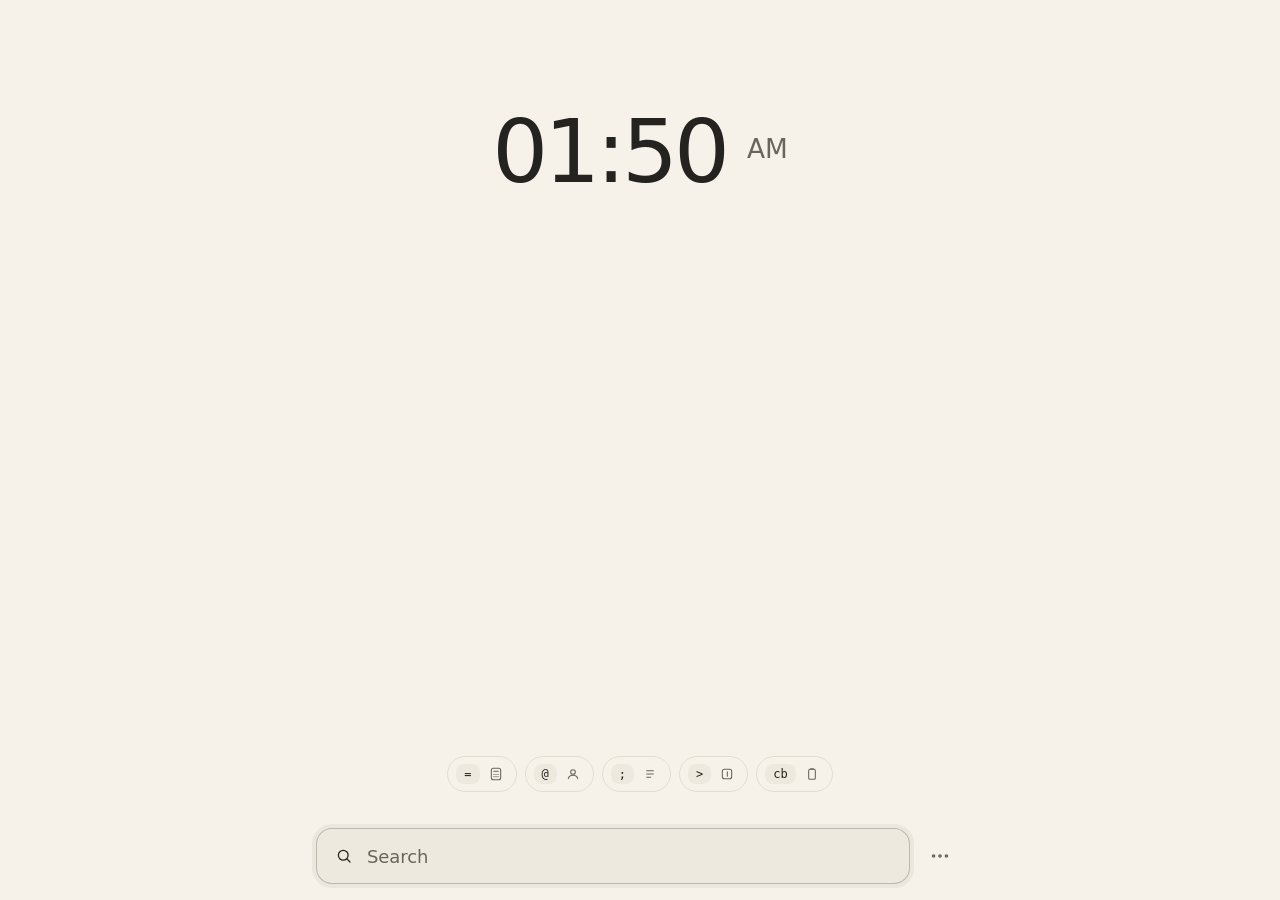
==== index.html @ a547642f "Add files via upload" ====
<!DOCTYPE html>
<html lang="en" dir="ltr">
<head>
  <meta charset="utf-8">
  <meta name="viewport" content="width=device-width, initial-scale=1, viewport-fit=cover, interactive-widget=resizes-content">
  <title>Tacit</title>
  <meta name="description" content="Tacit. A keyboard-first launcher for the web. Type, press Enter, done.">
  <meta name="theme-color" content="#1c1b19" media="(prefers-color-scheme: dark)">
  <meta name="theme-color" content="#f6f2ea" media="(prefers-color-scheme: light)">
  <link rel="manifest" href="manifest.webmanifest">
  <link rel="icon" href="icons/tacit.svg" type="image/svg+xml">
  <link rel="apple-touch-icon" href="icons/tacit.svg">
  <link rel="search" type="application/opensearchdescription+xml" href="opensearch.xml" title="Tacit">
  <script src="js/boot.js"></script>
  <link rel="stylesheet" href="css/tacit.css">
  <link rel="stylesheet" href="css/panel.css">
</head>
<body>
  <main id="launcher" class="bar-bottom">
    <section id="clock-block" aria-hidden="true" hidden>
      <div id="clock-time"></div>
      <div id="clock-date"></div>
    </section>

    <section id="results-region" aria-label="Results">
      <ul id="results" role="listbox" aria-label="Results"></ul>
    </section>

    <form id="search-bar" role="search" autocomplete="off" action="#">
      <label for="search-input" class="visually-hidden">Search</label>
      <div class="field">
        <svg class="field-icon" viewBox="0 0 24 24" aria-hidden="true"><circle cx="11" cy="11" r="6.5"/><path d="M16 16l4 4"/></svg>
        <input id="search-input" type="search" placeholder="Search" enterkeyhint="go" dir="auto"
          autocomplete="off" autocorrect="off" autocapitalize="off" spellcheck="false"
          role="combobox" aria-expanded="true" aria-controls="results" aria-autocomplete="list">
      </div>
      <button id="panel-button" class="icon-btn" type="button" aria-label="Panel">
        <svg viewBox="0 0 24 24" aria-hidden="true"><circle cx="5" cy="12" r="1.2"/><circle cx="12" cy="12" r="1.2"/><circle cx="19" cy="12" r="1.2"/></svg>
      </button>
    </form>

    <div id="hint" role="status" aria-live="polite"></div>
  </main>

  <script src="js/normalize.js"></script>
  <script src="js/engine.js"></script>
  <script src="js/calc.js"></script>
  <script src="js/sensitive.js"></script>
  <script src="js/store.js"></script>
  <script src="js/i18n.js"></script>
  <script src="js/clipaccess.js"></script>
  <script src="js/compose.js"></script>
  <script src="js/importers.js"></script>
  <script src="js/ui.js"></script>
  <script src="js/panel.js"></script>
  <script src="js/app.js"></script>
  <script>App.init();</script>
</body>
</html>
---- css/tacit.css ----
:root {
  --bg: #f6f2ea;
  --fg: #242320;
  --muted: #6a655b;
  --line: #e4ded1;
  --surface: #eee9de;
  --raised: #fbf9f4;
  --hover: rgba(36, 35, 32, 0.055);
  --ring: rgba(36, 35, 32, 0.24);
  --shadow: 0 18px 44px rgba(36, 35, 32, 0.15), 0 2px 8px rgba(36, 35, 32, 0.07);
  --radius: 16px;
  --ease: cubic-bezier(0.2, 0.7, 0.2, 1);
  --font: system-ui, -apple-system, "Segoe UI", Roboto, "Noto Sans", "Noto Sans Arabic", "Helvetica Neue", Arial, sans-serif;
  --mono: ui-monospace, SFMono-Regular, Menlo, monospace;
  color-scheme: light;
}

:root[data-theme="dark"] {
  --bg: #1c1b19;
  --fg: #efebe2;
  --muted: #a09b90;
  --line: #2e2c28;
  --surface: #262521;
  --raised: #2d2b27;
  --hover: rgba(239, 235, 226, 0.065);
  --ring: rgba(239, 235, 226, 0.26);
  --shadow: 0 18px 44px rgba(0, 0, 0, 0.5), 0 0 0 1px #3a3833;
  color-scheme: dark;
}

* { box-sizing: border-box; }

[hidden] { display: none !important; }

html, body {
  margin: 0;
  height: 100%;
  background: var(--bg);
  color: var(--fg);
  font-family: var(--font);
  -webkit-font-smoothing: antialiased;
  -webkit-tap-highlight-color: transparent;
}

button, input, textarea, select { font: inherit; color: inherit; }

button { cursor: pointer; }

:focus-visible { outline: 2px solid var(--fg); outline-offset: 2px; }

::selection { background: var(--fg); color: var(--bg); }

.visually-hidden {
  position: absolute !important;
  width: 1px; height: 1px; overflow: hidden;
  clip: rect(0 0 0 0); white-space: nowrap;
}

#launcher {
  height: 100dvh;
  display: flex;
  flex-direction: column;
  max-width: 680px;
  margin: 0 auto;
  padding: max(16px, env(safe-area-inset-top)) 16px max(16px, env(safe-area-inset-bottom));
}

#launcher.bar-bottom { flex-direction: column; }
#launcher.bar-bottom #results-region { order: 2; justify-content: flex-end; }
#launcher.bar-bottom #search-bar { order: 3; }
#launcher.bar-top #search-bar { order: 1; }
#launcher.bar-top #results-region { order: 3; justify-content: flex-start; }

#clock-block {
  order: 1;
  text-align: center;
  padding: 8vh 0 2vh;
  user-select: none;
}

#launcher.bar-top #clock-block { order: 2; padding: 4vh 0 2vh; }

#clock-time {
  font-size: clamp(56px, 11vw, 88px);
  font-weight: 200;
  letter-spacing: -0.045em;
  font-variant-numeric: tabular-nums;
  line-height: 1;
}

#clock-time .period { font-size: 0.3em; font-weight: 400; letter-spacing: 0; margin-inline-start: 0.28em; color: var(--muted); vertical-align: 0.9em; }

#clock-date { color: var(--muted); font-size: 14px; letter-spacing: 0.01em; margin-top: 10px; }

#results-region {
  flex: 1;
  min-height: 0;
  display: flex;
  flex-direction: column;
  overflow: hidden;
}

#results {
  list-style: none;
  margin: 0;
  padding: 6px 0;
  overflow-y: auto;
  overscroll-behavior: contain;
  scrollbar-width: none;
}

#results::-webkit-scrollbar { display: none; }

.result {
  display: flex;
  align-items: center;
  gap: 14px;
  min-height: 58px;
  padding: 8px 10px;
  padding-inline-start: 12px;
  border-radius: 14px;
  cursor: pointer;
  user-select: none;
  transition: background-color 0.1s;
}

.result[aria-selected="true"] { background: var(--surface); }

@media (hover: hover) {
  .result:hover { background: var(--surface); }
}

@media (hover: hover) and (pointer: fine) {
  .result[aria-selected="true"]:not(.person)::after {
    content: "↵";
    flex: 0 0 auto;
    margin-inline-start: auto;
    font: 12px/1 var(--mono);
    color: var(--muted);
    border: 1px solid var(--line);
    border-bottom-width: 2px;
    border-radius: 7px;
    padding: 4px 8px;
  }
}

.glyph {
  flex: 0 0 36px;
  width: 36px;
  height: 36px;
  border: 1px solid var(--line);
  border-radius: 11px;
  background: var(--bg);
  display: grid;
  place-items: center;
  font-size: 13px;
  font-weight: 600;
  letter-spacing: 0.02em;
  overflow: hidden;
  transition: border-color 0.1s;
}

.result.person .glyph { border-radius: 50%; }

.result[aria-selected="true"] .glyph { border-color: var(--ring); }

.result.pinned .glyph { border-color: var(--fg); }

.glyph svg { width: 17px; height: 17px; stroke: currentColor; fill: none; stroke-width: 1.6; stroke-linecap: round; stroke-linejoin: round; }

.texts { flex: 1; min-width: 0; }

.title, .sub { white-space: nowrap; overflow: hidden; text-overflow: ellipsis; }

:root[dir="ltr"] .title, :root[dir="ltr"] .sub, :root[dir="ltr"] .menu-title { text-align: left; }

:root[dir="rtl"] .title, :root[dir="rtl"] .sub, :root[dir="rtl"] .menu-title { text-align: right; }

.title { font-size: 16px; font-weight: 500; letter-spacing: -0.01em; }

.sub { font-size: 12.5px; color: var(--muted); margin-top: 2px; }

.result.calc .title { font-size: 24px; font-weight: 300; letter-spacing: -0.02em; font-variant-numeric: tabular-nums; }

.actions { display: flex; gap: 2px; }

.action-btn {
  width: 40px;
  height: 40px;
  border: 0;
  background: transparent;
  border-radius: 50%;
  display: grid;
  place-items: center;
  color: var(--fg);
  transition: background-color 0.1s;
}

.action-btn:hover { background: var(--line); }

.action-btn svg { width: 18px; height: 18px; stroke: currentColor; fill: none; stroke-width: 1.6; stroke-linecap: round; stroke-linejoin: round; }

.empty {
  display: flex;
  flex-wrap: wrap;
  justify-content: center;
  gap: 8px;
  padding: 22px 12px;
  color: var(--muted);
  font-size: 12.5px;
  user-select: none;
}

.chip {
  display: inline-flex;
  align-items: center;
  gap: 8px;
  height: 36px;
  padding: 0 12px 0 8px;
  border: 1px solid var(--line);
  background: transparent;
  border-radius: 999px;
  color: var(--muted);
  transition: background-color 0.1s, color 0.1s, border-color 0.1s;
}

.chip:hover { background: var(--surface); color: var(--fg); border-color: var(--ring); }

.chip kbd { border: 0; background: var(--surface); border-radius: 8px; padding: 3px 8px; color: var(--fg); }

.chip-icon { display: grid; place-items: center; }

.chip-icon svg { width: 16px; height: 16px; stroke: currentColor; fill: none; stroke-width: 1.6; stroke-linecap: round; stroke-linejoin: round; }

#search-bar {
  display: flex;
  align-items: center;
  gap: 6px;
  padding-top: 8px;
}

#launcher.bar-top #search-bar { padding: 0 0 8px; }

.field { position: relative; flex: 1; min-width: 0; display: flex; align-items: center; }

.field-icon {
  position: absolute;
  inset-inline-start: 19px;
  width: 18px;
  height: 18px;
  stroke: var(--muted);
  fill: none;
  stroke-width: 1.7;
  stroke-linecap: round;
  pointer-events: none;
  transition: stroke 0.15s;
}

.field:focus-within .field-icon { stroke: var(--fg); }

#search-input {
  width: 100%;
  height: 56px;
  padding: 0 20px;
  padding-inline-start: 50px;
  border: 1px solid var(--line);
  background: var(--surface);
  border-radius: var(--radius);
  font-size: 18px;
  letter-spacing: -0.005em;
  outline: none;
  transition: border-color 0.15s, box-shadow 0.15s;
}

#search-input:focus { border-color: var(--ring); box-shadow: 0 0 0 4px var(--hover); }

#search-input::placeholder { color: var(--muted); }

#search-input::-webkit-search-cancel-button { display: none; }

.icon-btn {
  width: 48px;
  height: 48px;
  border: 0;
  background: transparent;
  color: var(--muted);
  border-radius: 50%;
  display: grid;
  place-items: center;
  transition: background-color 0.1s, color 0.1s;
}

.icon-btn:hover { color: var(--fg); background: var(--surface); }

.icon-btn svg { width: 22px; height: 22px; stroke: currentColor; fill: none; stroke-width: 1.6; stroke-linecap: round; }

#hint {
  text-align: center;
  color: var(--muted);
  font-size: 13px;
  min-height: 20px;
  padding: 4px 0;
  transition: opacity 0.2s;
}

#hint:empty { opacity: 0; }

@keyframes pop {
  from { opacity: 0; transform: translateY(-4px) scale(0.98); }
  to { opacity: 1; transform: none; }
}

.menu {
  position: fixed;
  z-index: 20;
  min-width: 200px;
  max-width: calc(100vw - 24px);
  max-height: min(70vh, 420px);
  overflow-y: auto;
  scrollbar-width: thin;
  padding: 6px;
  background: var(--raised);
  border: 1px solid var(--line);
  border-radius: 14px;
  box-shadow: var(--shadow);
  animation: pop 0.14s var(--ease);
}

.menu-title { padding: 8px 12px 6px; font-size: 12px; color: var(--muted); white-space: nowrap; overflow: hidden; text-overflow: ellipsis; }

.menu button {
  display: flex;
  align-items: center;
  gap: 10px;
  width: 100%;
  min-height: 38px;
  text-align: start;
  border: 0;
  background: transparent;
  padding: 8px 12px;
  border-radius: 9px;
  font-size: 14.5px;
}

.menu button:focus-visible { outline: none; }

.menu button[data-active], .menu button:hover { background: var(--surface); }

.menu-list button { padding-inline-start: 8px; }

.menu-label { flex: 1; min-width: 0; overflow: hidden; text-overflow: ellipsis; white-space: nowrap; text-align: start; }

.check { flex: 0 0 16px; width: 16px; height: 16px; display: grid; place-items: center; opacity: 0; }

.menu button[aria-selected="true"] .check { opacity: 1; }

.check svg, .caret svg { width: 16px; height: 16px; stroke: currentColor; fill: none; stroke-width: 1.8; stroke-linecap: round; stroke-linejoin: round; }

.select {
  display: inline-flex;
  align-items: center;
  justify-content: space-between;
  gap: 10px;
  min-width: 150px;
  max-width: 220px;
  height: 38px;
  padding: 0 10px;
  padding-inline-start: 14px;
  border: 1px solid var(--line);
  background: var(--surface);
  border-radius: 11px;
  font-size: 14.5px;
  transition: border-color 0.15s, background-color 0.15s;
}

.select:hover { border-color: var(--ring); }

.select[aria-expanded="true"], .select:focus-visible { border-color: var(--fg); outline: none; }

.select-label { overflow: hidden; text-overflow: ellipsis; white-space: nowrap; text-align: start; }

.caret { display: grid; place-items: center; color: var(--muted); transition: transform 0.15s var(--ease); }

.select[aria-expanded="true"] .caret { transform: rotate(180deg); }

.dialog-backdrop {
  position: fixed;
  inset: 0;
  z-index: 30;
  background: rgba(36, 35, 32, 0.42);
  display: grid;
  place-items: center;
  padding: 16px;
  animation: fade 0.14s ease-out;
}

.dialog {
  width: min(440px, 100%);
  background: var(--raised);
  border: 1px solid var(--line);
  border-radius: 20px;
  padding: 20px;
  box-shadow: var(--shadow);
  animation: pop 0.16s var(--ease);
}

.dialog h2 { margin: 0 0 14px; font-size: 17px; font-weight: 600; letter-spacing: -0.01em; }

.dialog input, .dialog textarea {
  width: 100%;
  border: 1px solid var(--line);
  background: var(--surface);
  border-radius: 12px;
  padding: 11px 14px;
  margin-bottom: 10px;
  outline: none;
  transition: border-color 0.15s;
}

.dialog input:focus, .dialog textarea:focus { border-color: var(--fg); }

.dialog textarea { min-height: 120px; resize: vertical; }

.dialog .row-end { display: flex; justify-content: flex-end; gap: 8px; margin-top: 8px; }

.btn {
  height: 38px;
  border: 1px solid var(--line);
  background: transparent;
  border-radius: 999px;
  padding: 0 16px;
  font-size: 14px;
  transition: background-color 0.12s, border-color 0.12s, opacity 0.12s;
}

.btn:hover { background: var(--surface); border-color: var(--ring); }

.btn.primary { background: var(--fg); color: var(--bg); border-color: var(--fg); }

.btn.primary:hover { opacity: 0.86; background: var(--fg); }

.btn.danger:hover { border-color: currentColor; }

.keys-list { display: grid; grid-template-columns: auto 1fr; gap: 8px 16px; font-size: 14px; }

kbd {
  font-family: var(--mono);
  font-size: 12px;
  border: 1px solid var(--line);
  border-bottom-width: 2px;
  border-radius: 7px;
  padding: 2px 7px;
  white-space: nowrap;
}

@media (max-width: 520px) {
  #launcher { padding-inline: 8px; }
  .result { padding-inline-start: 8px; }
  #search-input { height: 54px; font-size: 17px; }
}

@keyframes fade { from { opacity: 0; } to { opacity: 1; } }

.btn:active, .tool-btn:active, .icon-btn:active, .action-btn:active, .chip:active, .tab:active, .select:active { transform: scale(0.96); }

.result:active { transform: scale(0.992); }

.btn, .tool-btn, .icon-btn, .action-btn, .chip, .tab, .select, .result { transition-property: background-color, border-color, color, opacity, transform; }

::view-transition-old(root), ::view-transition-new(root) { animation-duration: 0.22s; animation-timing-function: ease-out; }

@media (prefers-reduced-motion: reduce) {
  *, *::before, *::after { transition: none !important; animation: none !important; }
}
---- css/panel.css ----
#panel {
  position: fixed;
  inset: 0;
  z-index: 10;
  background: var(--bg);
  display: flex;
  flex-direction: column;
  animation: rise 0.18s var(--ease);
}

@keyframes rise { from { opacity: 0; transform: translateY(8px); } to { opacity: 1; transform: none; } }

#panel[hidden] { display: none; }

.panel-head {
  display: flex;
  align-items: center;
  gap: 8px;
  padding: max(12px, env(safe-area-inset-top)) 16px 8px;
  max-width: 1100px;
  width: 100%;
  margin: 0 auto;
}

.panel-head h1 { font-size: 20px; font-weight: 600; letter-spacing: -0.015em; margin: 0; flex: 1; }

.panel-tabs {
  display: flex;
  gap: 6px;
  overflow-x: auto;
  scrollbar-width: none;
  padding: 4px 16px 14px;
  max-width: 1100px;
  width: 100%;
  margin: 0 auto;
}

.panel-tabs::-webkit-scrollbar { display: none; }

.tab {
  display: inline-flex;
  align-items: center;
  gap: 8px;
  flex: 0 0 auto;
  height: 40px;
  min-width: 40px;
  padding: 0 11px;
  border: 0;
  background: transparent;
  border-radius: 999px;
  color: var(--muted);
  font-size: 14px;
  white-space: nowrap;
  transition: background-color 0.12s, color 0.12s;
}

.tab:hover { background: var(--surface); color: var(--fg); }

.tab[aria-selected="true"] { background: var(--fg); color: var(--bg); padding-inline: 14px; }

.tab-icon { display: grid; place-items: center; }

.tab-icon svg { width: 19px; height: 19px; stroke: currentColor; fill: none; stroke-width: 1.6; stroke-linecap: round; stroke-linejoin: round; }

.tab-label { display: none; }

.tab[aria-selected="true"] .tab-label { display: inline; }

.panel-body {
  flex: 1;
  overflow-y: auto;
  overscroll-behavior: contain;
  scrollbar-width: thin;
  padding: 0 16px max(24px, env(safe-area-inset-bottom));
}

.panel-inner { max-width: 1100px; margin: 0 auto; }

.toolbar {
  display: flex;
  flex-wrap: wrap;
  gap: 8px;
  align-items: center;
  padding: 4px 0 12px;
}

.toolbar input[type="search"] {
  flex: 1 1 200px;
  min-width: 0;
  height: 38px;
  padding: 0 16px;
  border: 1px solid var(--line);
  background: var(--surface);
  border-radius: 999px;
  outline: none;
  transition: border-color 0.15s, box-shadow 0.15s;
}

.toolbar input[type="search"]:focus { border-color: var(--ring); box-shadow: 0 0 0 4px var(--hover); }

.tool-btn {
  display: grid;
  place-items: center;
  flex: 0 0 auto;
  width: 38px;
  height: 38px;
  border: 1px solid var(--line);
  background: transparent;
  border-radius: 50%;
  color: var(--fg);
  transition: background-color 0.12s, border-color 0.12s, opacity 0.12s;
}

.tool-btn:hover { background: var(--surface); border-color: var(--ring); }

.tool-btn.primary { background: var(--fg); color: var(--bg); border-color: var(--fg); }

.tool-btn.primary:hover { background: var(--fg); opacity: 0.86; }

.tool-btn svg { width: 18px; height: 18px; stroke: currentColor; fill: none; stroke-width: 1.7; stroke-linecap: round; stroke-linejoin: round; }

.note { color: var(--muted); font-size: 13px; line-height: 1.55; margin: 4px 0 12px; }

.note.warn { color: var(--fg); }

.shared { font-size: 13px; color: var(--muted); padding: 0 0 10px; }

.shared b { color: var(--fg); font-weight: 500; }

.table-wrap {
  border: 1px solid var(--line);
  border-radius: 16px;
  overflow: auto;
  scrollbar-width: thin;
}

table.grid {
  border-collapse: collapse;
  width: 100%;
  min-width: 640px;
  font-size: 14px;
}

.grid th {
  position: sticky;
  top: 0;
  background: var(--surface);
  text-align: start;
  font-weight: 500;
  font-size: 12px;
  letter-spacing: 0.01em;
  color: var(--muted);
  padding: 10px;
  border-bottom: 1px solid var(--line);
  z-index: 1;
}

.grid td { border-bottom: 1px solid var(--line); padding: 0; vertical-align: top; }

.grid tr:last-child td { border-bottom: 0; }

.grid td input, .grid td textarea {
  width: 100%;
  border: 0;
  background: transparent;
  padding: 10px;
  outline: none;
  min-height: 42px;
  resize: vertical;
}

.grid td textarea { min-height: 42px; height: 42px; line-height: 1.4; }

.grid td input:focus, .grid td textarea:focus { background: var(--surface); box-shadow: inset 0 0 0 1px var(--fg); }

.grid td.readonly { padding: 12px 10px; color: var(--fg); white-space: nowrap; }

.grid td.readonly small { color: var(--muted); display: block; font-size: 12px; }

.grid td.cell-center { text-align: center; vertical-align: middle; width: 56px; }

.grid td.cell-center input[type="checkbox"] {
  -webkit-appearance: none;
  appearance: none;
  position: relative;
  width: 18px;
  height: 18px;
  min-height: 0;
  padding: 0;
  margin: 0;
  border: 1.5px solid var(--ring);
  border-radius: 6px;
  background: transparent;
  cursor: pointer;
  transition: background-color 0.12s, border-color 0.12s;
}

.grid td.cell-center input[type="checkbox"]:checked { background: var(--fg); border-color: var(--fg); }

.grid td.cell-center input[type="checkbox"]:checked::after {
  content: "";
  position: absolute;
  left: 5px;
  top: 1.5px;
  width: 4px;
  height: 8px;
  border: solid var(--bg);
  border-width: 0 2px 2px 0;
  transform: rotate(45deg);
}

.grid td.cell-center input[type="checkbox"]:focus-visible { outline: 2px solid var(--fg); outline-offset: 2px; box-shadow: none; }

.row-remove {
  border: 0;
  background: transparent;
  color: var(--muted);
  width: 36px;
  height: 36px;
  border-radius: 50%;
  margin: 3px;
  font-size: 18px;
  transition: background-color 0.1s, color 0.1s;
}

.row-remove:hover { color: var(--fg); background: var(--surface); }

.conflict input { box-shadow: inset 3px 0 0 var(--fg); }

.settings { display: grid; gap: 28px; grid-template-columns: repeat(auto-fit, minmax(300px, 1fr)); }

.settings section h2 {
  font-size: 13px;
  color: var(--muted);
  font-weight: 500;
  margin: 8px 0 4px;
}

.setting {
  display: flex;
  align-items: center;
  justify-content: space-between;
  gap: 16px;
  min-height: 54px;
  border-bottom: 1px solid var(--line);
  font-size: 15px;
}

.setting label { flex: 1; }

.setting input[type="text"], .setting input[type="number"] {
  height: 38px;
  border: 1px solid var(--line);
  background: var(--surface);
  border-radius: 11px;
  padding: 0 12px;
  max-width: 180px;
  outline: none;
  font-size: 14.5px;
  transition: border-color 0.15s;
}

.setting input[type="number"] { width: 90px; -moz-appearance: textfield; appearance: textfield; text-align: center; }

.setting input[type="number"]::-webkit-inner-spin-button,
.setting input[type="number"]::-webkit-outer-spin-button { -webkit-appearance: none; margin: 0; }

.setting input:hover { border-color: var(--ring); }

.setting input:focus { border-color: var(--fg); }

.switch { position: relative; width: 44px; height: 26px; flex: 0 0 44px; }

.switch input { opacity: 0; width: 100%; height: 100%; margin: 0; position: absolute; cursor: pointer; z-index: 1; }

.switch span {
  position: absolute;
  inset: 0;
  border-radius: 999px;
  border: 1px solid var(--line);
  background: var(--surface);
  transition: background-color 0.18s, border-color 0.18s;
}

.switch span::after {
  content: "";
  position: absolute;
  top: 3px;
  inset-inline-start: 3px;
  width: 18px;
  height: 18px;
  border-radius: 50%;
  background: var(--muted);
  transition: transform 0.2s var(--ease), background-color 0.18s;
}

.switch input:checked + span { background: var(--fg); border-color: var(--fg); }

.switch input:checked + span::after { background: var(--bg); transform: translateX(18px); }

:root[dir="rtl"] .switch input:checked + span::after { transform: translateX(-18px); }

.switch input:focus-visible + span { outline: 2px solid var(--fg); outline-offset: 2px; }

.order-list { display: flex; flex-wrap: wrap; gap: 6px; padding: 12px 0; }

.order-chip {
  display: inline-flex;
  align-items: center;
  gap: 2px;
  border: 1px solid var(--line);
  border-radius: 999px;
  padding: 2px 4px;
  padding-inline-start: 12px;
  font-size: 13px;
}

.order-chip button { border: 0; background: transparent; width: 26px; height: 26px; border-radius: 50%; color: var(--muted); transition: background-color 0.1s, color 0.1s; }

.order-chip button:hover { color: var(--fg); background: var(--surface); }

.data-grid { display: grid; gap: 12px; grid-template-columns: repeat(auto-fit, minmax(280px, 1fr)); }

.card { border: 1px solid var(--line); border-radius: 16px; padding: 16px; }

.card h3 { font-size: 15px; font-weight: 600; letter-spacing: -0.01em; margin: 0 0 6px; }

.card code {
  display: block;
  font-family: var(--mono);
  font-size: 12px;
  background: var(--surface);
  border-radius: 10px;
  padding: 9px 12px;
  word-break: break-all;
  margin: 8px 0;
  direction: ltr;
  text-align: left;
}

.card .toolbar { padding: 6px 0 0; }

@media (max-width: 520px) {
  .panel-head, .panel-tabs, .panel-body { padding-inline: 10px; }
}
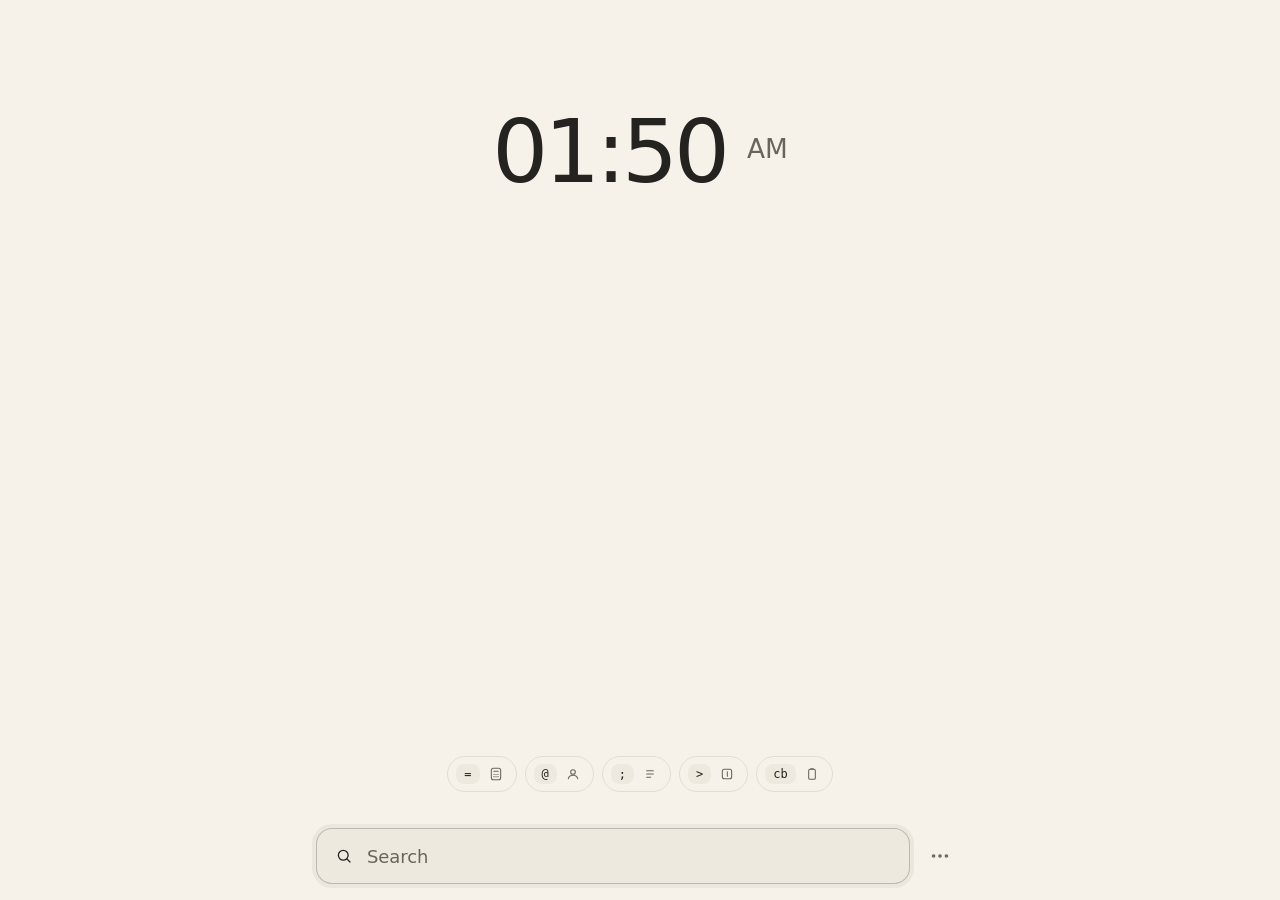
==== commit e96ba0ba: "Add files via upload" ====
--- a/index.html
+++ b/index.html
@@ -8,8 +8,9 @@
   <meta name="theme-color" content="#1c1b19" media="(prefers-color-scheme: dark)">
   <meta name="theme-color" content="#f6f2ea" media="(prefers-color-scheme: light)">
   <link rel="manifest" href="manifest.webmanifest">
-  <link rel="icon" href="icons/tacit.svg" type="image/svg+xml">
-  <link rel="apple-touch-icon" href="icons/tacit.svg">
+  <link rel="icon" href="icons/favicon.ico" sizes="48x48">
+  <link rel="icon" href="icons/tacit.svg" type="image/svg+xml" sizes="any">
+  <link rel="apple-touch-icon" href="icons/apple-touch-icon.png">
   <link rel="search" type="application/opensearchdescription+xml" href="opensearch.xml" title="Tacit">
   <script src="js/boot.js"></script>
   <link rel="stylesheet" href="css/tacit.css">
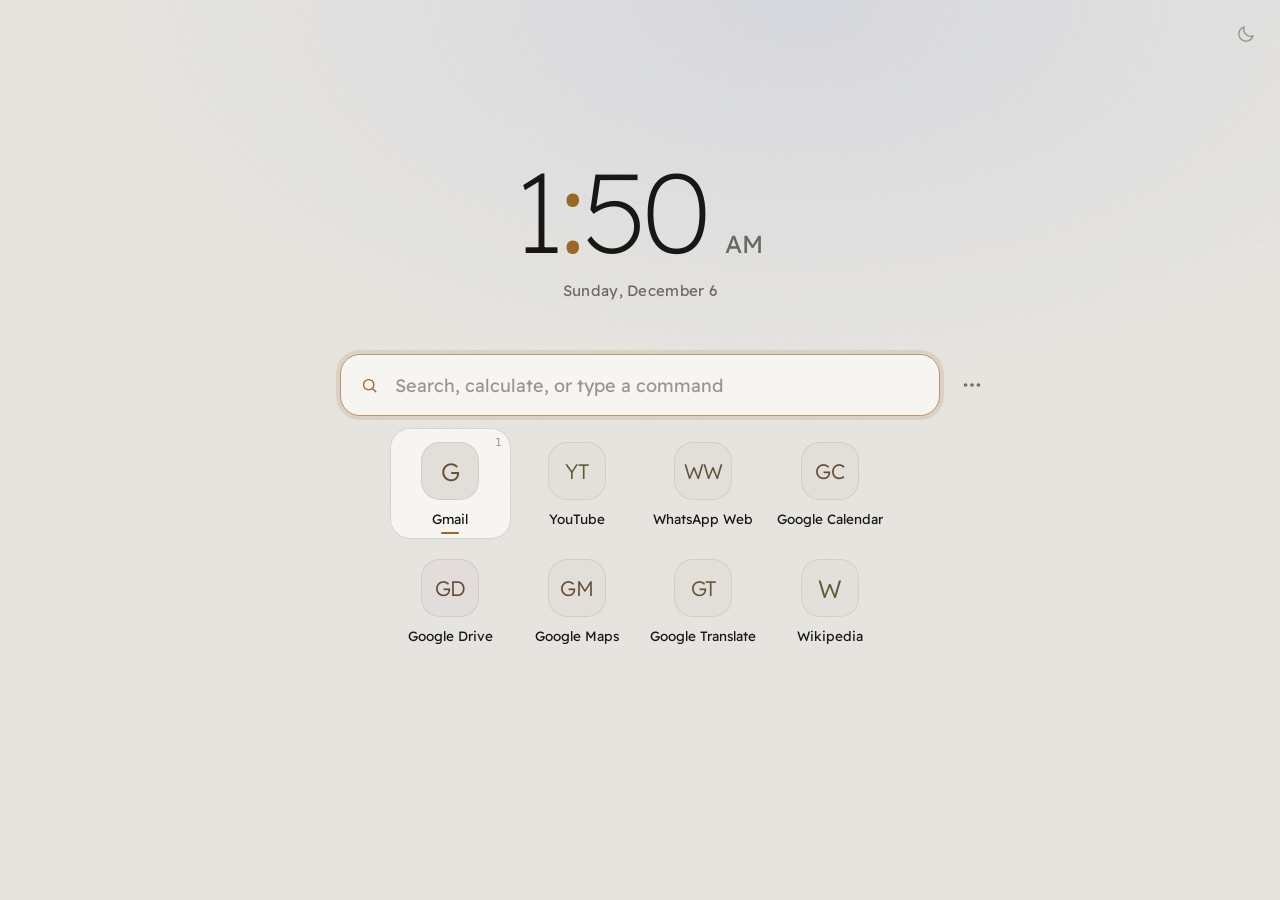
==== commit 838bf197: "feat: rebuild Tacit as a calm, installable start page with tasks, timers and a one-tap theme Turns t" ====
--- a/index.html
+++ b/index.html
@@ -4,28 +4,38 @@
   <meta charset="utf-8">
   <meta name="viewport" content="width=device-width, initial-scale=1, viewport-fit=cover, interactive-widget=resizes-content">
   <title>Tacit</title>
-  <meta name="description" content="Tacit. A keyboard-first launcher for the web. Type, press Enter, done.">
-  <meta name="theme-color" content="#1c1b19" media="(prefers-color-scheme: dark)">
-  <meta name="theme-color" content="#f6f2ea" media="(prefers-color-scheme: light)">
+  <meta name="description" content="Tacit. A quiet start page for the web. Open anything, answer small questions, keep little things. Type, press Enter, done.">
+  <meta name="color-scheme" content="light dark">
+  <meta name="theme-color" content="#131211" media="(prefers-color-scheme: dark)">
+  <meta name="theme-color" content="#ebe9e4" media="(prefers-color-scheme: light)">
   <link rel="manifest" href="manifest.webmanifest">
   <link rel="icon" href="icons/favicon.ico" sizes="48x48">
   <link rel="icon" href="icons/tacit.svg" type="image/svg+xml" sizes="any">
   <link rel="apple-touch-icon" href="icons/apple-touch-icon.png">
   <link rel="search" type="application/opensearchdescription+xml" href="opensearch.xml" title="Tacit">
+  <link rel="preload" href="fonts/readex-latin.woff2" as="font" type="font/woff2" crossorigin>
   <script src="js/boot.js"></script>
   <link rel="stylesheet" href="css/tacit.css">
   <link rel="stylesheet" href="css/panel.css">
 </head>
 <body>
-  <main id="launcher" class="bar-bottom">
-    <section id="clock-block" aria-hidden="true" hidden>
-      <div id="clock-time"></div>
-      <div id="clock-date"></div>
-    </section>
-
-    <section id="results-region" aria-label="Results">
-      <ul id="results" role="listbox" aria-label="Results"></ul>
-    </section>
+  <div id="sky" aria-hidden="true"></div>
+  <button id="theme-button" class="icon-btn" type="button" aria-label="Switch theme">
+    <svg class="sun" viewBox="0 0 24 24" aria-hidden="true"><circle cx="12" cy="12" r="4"/><path d="M12 3v2M12 19v2M3 12h2M19 12h2M5.6 5.6l1.4 1.4M17 17l1.4 1.4M5.6 18.4L7 17M17 7l1.4-1.4"/></svg>
+    <svg class="moon" viewBox="0 0 24 24" aria-hidden="true"><path d="M19.5 14.2A7.8 7.8 0 0 1 9.8 4.5a7.8 7.8 0 1 0 9.7 9.7z"/></svg>
+  </button>
+  <main id="launcher" class="bar-top">
+    <header id="hero">
+      <div id="hero-clip">
+        <div id="hero-body">
+          <p id="greeting"></p>
+          <div id="clock-block" aria-hidden="true" hidden>
+            <div id="clock-time"></div>
+            <div id="clock-date"></div>
+          </div>
+        </div>
+      </div>
+    </header>
 
     <form id="search-bar" role="search" autocomplete="off" action="#">
       <label for="search-input" class="visually-hidden">Search</label>
@@ -34,11 +44,19 @@
         <input id="search-input" type="search" placeholder="Search" enterkeyhint="go" dir="auto"
           autocomplete="off" autocorrect="off" autocapitalize="off" spellcheck="false"
           role="combobox" aria-expanded="true" aria-controls="results" aria-autocomplete="list">
+        <kbd class="field-kbd" aria-hidden="true">/</kbd>
       </div>
       <button id="panel-button" class="icon-btn" type="button" aria-label="Panel">
         <svg viewBox="0 0 24 24" aria-hidden="true"><circle cx="5" cy="12" r="1.2"/><circle cx="12" cy="12" r="1.2"/><circle cx="19" cy="12" r="1.2"/></svg>
       </button>
     </form>
+
+    <section id="results-region" aria-label="Results">
+      <div id="stack">
+        <ul id="results" role="listbox" aria-label="Results"></ul>
+        <div id="home" hidden></div>
+      </div>
+    </section>
 
     <div id="hint" role="status" aria-live="polite"></div>
   </main>
@@ -50,6 +68,9 @@
   <script src="js/store.js"></script>
   <script src="js/i18n.js"></script>
   <script src="js/clipaccess.js"></script>
+  <script src="js/color.js"></script>
+  <script src="js/sky.js"></script>
+  <script src="js/timers.js"></script>
   <script src="js/compose.js"></script>
   <script src="js/importers.js"></script>
   <script src="js/ui.js"></script>
--- a/css/tacit.css
+++ b/css/tacit.css
@@ -1,30 +1,73 @@
+@font-face {
+  font-family: "Readex Pro Variable";
+  font-style: normal;
+  font-display: swap;
+  font-weight: 160 700;
+  src: url("../fonts/readex-latin.woff2") format("woff2-variations");
+  unicode-range: U+0000-00FF, U+0131, U+0152-0153, U+02BB-02BC, U+02C6, U+02DA, U+02DC, U+0304, U+0308, U+0329, U+2000-206F, U+20AC, U+2122, U+2191, U+2193, U+2212, U+2215, U+FEFF, U+FFFD;
+}
+
+@font-face {
+  font-family: "Readex Pro Variable";
+  font-style: normal;
+  font-display: swap;
+  font-weight: 160 700;
+  src: url("../fonts/readex-arabic.woff2") format("woff2-variations");
+  unicode-range: U+0600-06FF, U+0750-077F, U+0870-088E, U+0890-0891, U+0897-08E1, U+08E3-08FF, U+200C-200E, U+2010-2011, U+204F, U+2E41, U+FB50-FDFF, U+FE70-FE74, U+FE76-FEFC;
+}
+
+@property --sun-x { syntax: "<percentage>"; inherits: true; initial-value: 50%; }
+@property --sun-y { syntax: "<percentage>"; inherits: true; initial-value: -6%; }
+@property --sky-hue { syntax: "<number>"; inherits: true; initial-value: 205; }
+@property --sky-i { syntax: "<number>"; inherits: true; initial-value: 0.7; }
+
 :root {
-  --bg: #f6f2ea;
-  --fg: #242320;
-  --muted: #6a655b;
-  --line: #e4ded1;
-  --surface: #eee9de;
-  --raised: #fbf9f4;
-  --hover: rgba(36, 35, 32, 0.055);
-  --ring: rgba(36, 35, 32, 0.24);
-  --shadow: 0 18px 44px rgba(36, 35, 32, 0.15), 0 2px 8px rgba(36, 35, 32, 0.07);
-  --radius: 16px;
+  --bg: #ebe9e4;
+  --fg: #181716;
+  --muted: #6b6862;
+  --faint: #99958d;
+  --line: #d6d3cc;
+  --surface: #e1dfd9;
+  --raised: #f6f5f1;
+  --hover: rgba(24, 23, 22, 0.05);
+  --ring: rgba(24, 23, 22, 0.26);
+  --hue: 34;
+  --acc-s: 58%;
+  --accent: hsl(var(--hue) var(--acc-s) 38%);
+  --on-accent: #fff;
+  --accent-soft: color-mix(in srgb, var(--accent) 15%, transparent);
+  --tile-l: 87%;
+  --tile-ink: 30%;
+  --sky-hue: 34;
+  --sky-i: 0.7;
+  --sky-max: 0.3;
+  --sky-l: 70%;
+  --sun-x: 50%;
+  --sun-y: -6%;
+  --shadow: 0 16px 40px rgba(24, 23, 22, 0.14), 0 2px 6px rgba(24, 23, 22, 0.06);
   --ease: cubic-bezier(0.2, 0.7, 0.2, 1);
-  --font: system-ui, -apple-system, "Segoe UI", Roboto, "Noto Sans", "Noto Sans Arabic", "Helvetica Neue", Arial, sans-serif;
+  --font: "Readex Pro Variable", "Readex Pro", system-ui, -apple-system, "Segoe UI", Roboto, "Noto Sans", "Noto Sans Arabic", "Helvetica Neue", Arial, sans-serif;
   --mono: ui-monospace, SFMono-Regular, Menlo, monospace;
   color-scheme: light;
 }
 
 :root[data-theme="dark"] {
-  --bg: #1c1b19;
-  --fg: #efebe2;
-  --muted: #a09b90;
-  --line: #2e2c28;
-  --surface: #262521;
-  --raised: #2d2b27;
-  --hover: rgba(239, 235, 226, 0.065);
-  --ring: rgba(239, 235, 226, 0.26);
-  --shadow: 0 18px 44px rgba(0, 0, 0, 0.5), 0 0 0 1px #3a3833;
+  --bg: #131211;
+  --fg: #ece8e1;
+  --muted: #938f87;
+  --faint: #625f5a;
+  --line: #2a2826;
+  --surface: #191817;
+  --raised: #1f1d1b;
+  --hover: rgba(236, 232, 225, 0.06);
+  --ring: rgba(236, 232, 225, 0.26);
+  --accent: hsl(var(--hue) calc(var(--acc-s) + 6%) 66%);
+  --on-accent: #16120d;
+  --tile-l: 16%;
+  --tile-ink: 76%;
+  --sky-max: 0.13;
+  --sky-l: 52%;
+  --shadow: 0 18px 44px rgba(0, 0, 0, 0.6), 0 0 0 1px #2e2c29;
   color-scheme: dark;
 }
 
@@ -38,17 +81,20 @@
   background: var(--bg);
   color: var(--fg);
   font-family: var(--font);
+  font-size: 16px;
   -webkit-font-smoothing: antialiased;
   -webkit-tap-highlight-color: transparent;
 }
 
+:root[lang="ar"] body, :root[lang="ar"] body * { letter-spacing: 0 !important; }
+
 button, input, textarea, select { font: inherit; color: inherit; }
 
 button { cursor: pointer; }
 
-:focus-visible { outline: 2px solid var(--fg); outline-offset: 2px; }
-
-::selection { background: var(--fg); color: var(--bg); }
+:focus-visible { outline: 2px solid var(--accent); outline-offset: 2px; }
+
+::selection { background: var(--accent); color: var(--on-accent); }
 
 .visually-hidden {
   position: absolute !important;
@@ -56,78 +102,131 @@
   clip: rect(0 0 0 0); white-space: nowrap;
 }
 
+#sky {
+  position: fixed;
+  inset: 0;
+  z-index: 0;
+  pointer-events: none;
+  background: radial-gradient(ellipse 72% 56% at var(--sun-x) var(--sun-y), hsl(var(--sky-hue) 56% var(--sky-l) / calc(var(--sky-i) * var(--sky-max))), transparent 74%);
+  animation: sky-in 1.6s var(--ease) both;
+  transition: --sun-x 2.4s var(--ease), --sun-y 2.4s var(--ease), --sky-hue 2.4s ease, --sky-i 2.4s ease;
+}
+
+#sky::after {
+  content: "";
+  position: absolute;
+  inset: 0;
+  opacity: 0.045;
+  background-image: url("data:image/svg+xml,%3Csvg xmlns='http://www.w3.org/2000/svg' width='160' height='160'%3E%3Cfilter id='n'%3E%3CfeTurbulence type='fractalNoise' baseFrequency='.85' numOctaves='2' stitchTiles='stitch'/%3E%3CfeColorMatrix values='0 0 0 0 0 0 0 0 0 0 0 0 0 0 0 0 0 0 .9 0'/%3E%3C/filter%3E%3Crect width='100%25' height='100%25' filter='url(%23n)'/%3E%3C/svg%3E");
+}
+
+:root[data-theme="dark"] #sky::after { filter: invert(1); opacity: 0.05; }
+
+@keyframes sky-in { from { opacity: 0; transform: translateY(-4%); } to { opacity: 1; transform: none; } }
+
 #launcher {
+  position: relative;
+  z-index: 1;
   height: 100dvh;
   display: flex;
   flex-direction: column;
-  max-width: 680px;
+  max-width: 640px;
   margin: 0 auto;
-  padding: max(16px, env(safe-area-inset-top)) 16px max(16px, env(safe-area-inset-bottom));
-}
-
-#launcher.bar-bottom { flex-direction: column; }
-#launcher.bar-bottom #results-region { order: 2; justify-content: flex-end; }
-#launcher.bar-bottom #search-bar { order: 3; }
-#launcher.bar-top #search-bar { order: 1; }
-#launcher.bar-top #results-region { order: 3; justify-content: flex-start; }
-
-#clock-block {
-  order: 1;
+  padding: max(20px, env(safe-area-inset-top)) 20px max(16px, env(safe-area-inset-bottom));
+}
+
+#launcher.bar-top #hero { order: 1; }
+#launcher.bar-top #search-bar { order: 2; }
+#launcher.bar-top #results-region { order: 3; }
+#launcher.bar-top #hint { order: 4; }
+
+#launcher.bar-bottom #hero { order: 1; }
+#launcher.bar-bottom #results-region { order: 2; }
+#launcher.bar-bottom #hint { order: 3; }
+#launcher.bar-bottom #search-bar { order: 4; }
+
+#hero {
+  display: grid;
+  grid-template-rows: 1fr;
+  flex: 0 0 auto;
+  transition: grid-template-rows 0.34s var(--ease), opacity 0.22s ease;
+}
+
+#hero-clip { overflow: hidden; min-height: 0; }
+
+#hero-body {
+  display: flex;
+  flex-direction: column;
+  align-items: center;
   text-align: center;
-  padding: 8vh 0 2vh;
-  user-select: none;
-}
-
-#launcher.bar-top #clock-block { order: 2; padding: 4vh 0 2vh; }
+  padding: clamp(36px, 15vh, 148px) 0 clamp(24px, 6vh, 56px);
+}
+
+#launcher.searching #hero { grid-template-rows: 0fr; opacity: 0; pointer-events: none; }
+
+#launcher.bar-bottom #hero-body { padding-top: clamp(20px, 8vh, 72px); }
+
+#greeting { margin: 0 0 18px; font-size: 14px; letter-spacing: 0.04em; color: var(--muted); }
+
+#clock-block { user-select: none; }
 
 #clock-time {
-  font-size: clamp(56px, 11vw, 88px);
+  font-size: clamp(64px, 14vw, 112px);
   font-weight: 200;
-  letter-spacing: -0.045em;
+  letter-spacing: -0.05em;
+  line-height: 1;
   font-variant-numeric: tabular-nums;
-  line-height: 1;
-}
-
-#clock-time .period { font-size: 0.3em; font-weight: 400; letter-spacing: 0; margin-inline-start: 0.28em; color: var(--muted); vertical-align: 0.9em; }
-
-#clock-date { color: var(--muted); font-size: 14px; letter-spacing: 0.01em; margin-top: 10px; }
+}
+
+#clock-time .colon { color: var(--accent); font-weight: 300; margin-inline: 0.02em; }
+
+#clock-time .period { font-size: 0.22em; font-weight: 400; letter-spacing: 0; margin-inline-start: 0.4em; color: var(--muted); }
+
+#clock-date { color: var(--muted); font-size: 15px; letter-spacing: 0.02em; margin-top: 14px; }
 
 #results-region {
   flex: 1;
   min-height: 0;
-  display: flex;
-  flex-direction: column;
-  overflow: hidden;
-}
-
-#results {
-  list-style: none;
-  margin: 0;
-  padding: 6px 0;
   overflow-y: auto;
   overscroll-behavior: contain;
   scrollbar-width: none;
 }
 
-#results::-webkit-scrollbar { display: none; }
+#results-region::-webkit-scrollbar { display: none; }
+
+#stack { min-height: 100%; display: flex; flex-direction: column; }
+
+#launcher.bar-bottom #stack { justify-content: flex-end; }
+
+#results { list-style: none; margin: 0; padding: 8px 0 6px; }
 
 .result {
+  position: relative;
   display: flex;
   align-items: center;
   gap: 14px;
-  min-height: 58px;
-  padding: 8px 10px;
-  padding-inline-start: 12px;
+  min-height: 60px;
+  padding: 8px 12px;
   border-radius: 14px;
   cursor: pointer;
   user-select: none;
-  transition: background-color 0.1s;
-}
-
-.result[aria-selected="true"] { background: var(--surface); }
+}
+
+.result[aria-selected="true"] { background: var(--raised); box-shadow: inset 0 0 0 1px var(--line); }
+
+.result[aria-selected="true"]::before {
+  content: "";
+  position: absolute;
+  inset-inline-start: -1px;
+  top: 14px;
+  bottom: 14px;
+  width: 3px;
+  border-radius: 3px;
+  background: var(--accent);
+}
 
 @media (hover: hover) {
-  .result:hover { background: var(--surface); }
+  .result:hover { background: var(--raised); }
 }
 
 @media (hover: hover) and (pointer: fine) {
@@ -145,28 +244,32 @@
 }
 
 .glyph {
-  flex: 0 0 36px;
-  width: 36px;
-  height: 36px;
-  border: 1px solid var(--line);
-  border-radius: 11px;
+  flex: 0 0 38px;
+  width: 38px;
+  height: 38px;
+  border: 1px solid var(--line);
+  border-radius: 12px;
   background: var(--bg);
   display: grid;
   place-items: center;
-  font-size: 13px;
-  font-weight: 600;
-  letter-spacing: 0.02em;
+  font-size: 14px;
+  font-weight: 500;
   overflow: hidden;
-  transition: border-color 0.1s;
 }
 
 .result.person .glyph { border-radius: 50%; }
 
-.result[aria-selected="true"] .glyph { border-color: var(--ring); }
-
-.result.pinned .glyph { border-color: var(--fg); }
-
-.glyph svg { width: 17px; height: 17px; stroke: currentColor; fill: none; stroke-width: 1.6; stroke-linecap: round; stroke-linejoin: round; }
+.result.pinned .glyph { border-color: var(--accent); }
+
+.glyph svg { width: 18px; height: 18px; stroke: currentColor; fill: none; stroke-width: 1.6; stroke-linecap: round; stroke-linejoin: round; }
+
+.swatch { width: 100%; height: 100%; display: block; }
+
+.result.task.done .glyph, .result.task.done .title { color: var(--muted); }
+
+.result.task.done .title { text-decoration: line-through; }
+
+.result.task-add .glyph, .result.timer .glyph { color: var(--accent); }
 
 .texts { flex: 1; min-width: 0; }
 
@@ -176,11 +279,13 @@
 
 :root[dir="rtl"] .title, :root[dir="rtl"] .sub, :root[dir="rtl"] .menu-title { text-align: right; }
 
-.title { font-size: 16px; font-weight: 500; letter-spacing: -0.01em; }
-
-.sub { font-size: 12.5px; color: var(--muted); margin-top: 2px; }
-
-.result.calc .title { font-size: 24px; font-weight: 300; letter-spacing: -0.02em; font-variant-numeric: tabular-nums; }
+.title { font-size: 16px; font-weight: 400; }
+
+.sub { font-size: 13px; color: var(--muted); margin-top: 2px; }
+
+.result.calc .title, .result.timer .title { font-size: 28px; font-weight: 200; letter-spacing: -0.02em; font-variant-numeric: tabular-nums; }
+
+.result.color .title { font-family: var(--mono); font-size: 15px; }
 
 .actions { display: flex; gap: 2px; }
 
@@ -193,61 +298,206 @@
   display: grid;
   place-items: center;
   color: var(--fg);
-  transition: background-color 0.1s;
 }
 
 .action-btn:hover { background: var(--line); }
 
 .action-btn svg { width: 18px; height: 18px; stroke: currentColor; fill: none; stroke-width: 1.6; stroke-linecap: round; stroke-linejoin: round; }
 
-.empty {
+#results.tiles {
+  display: grid;
+  grid-template-columns: repeat(4, minmax(0, 1fr));
+  gap: 6px;
+  width: 100%;
+  max-width: 500px;
+  margin-inline: auto;
+  padding: 6px 0 4px;
+}
+
+.tile {
+  position: relative;
   display: flex;
-  flex-wrap: wrap;
-  justify-content: center;
-  gap: 8px;
-  padding: 22px 12px;
-  color: var(--muted);
-  font-size: 12.5px;
+  flex-direction: column;
+  align-items: center;
+  gap: 10px;
+  padding: 14px 6px 12px;
+  border-radius: 20px;
+  cursor: pointer;
   user-select: none;
 }
 
-.chip {
-  display: inline-flex;
-  align-items: center;
-  gap: 8px;
-  height: 36px;
-  padding: 0 12px 0 8px;
-  border: 1px solid var(--line);
+.tile .glyph {
+  flex-basis: 58px;
+  width: 58px;
+  height: 58px;
+  border-radius: 19px;
+  font-size: 25px;
+  font-weight: 300;
+  border: 0;
+  background: hsl(calc(var(--hue) + var(--o, 0)) calc(var(--acc-s) * 0.2) var(--tile-l));
+  color: hsl(calc(var(--hue) + var(--o, 0)) calc(var(--acc-s) * 0.5) var(--tile-ink));
+  box-shadow: inset 0 0 0 1px color-mix(in srgb, currentColor 12%, transparent);
+}
+
+.tile .glyph svg { width: 24px; height: 24px; }
+
+.tile .glyph.duo { font-size: 21px; letter-spacing: -0.02em; }
+
+.glyph.duo { font-size: 13px; letter-spacing: -0.01em; }
+
+.tile .title { max-width: 100%; font-size: 13.5px; text-align: center !important; }
+
+.tile[aria-selected="true"] { background: var(--raised); box-shadow: inset 0 0 0 1px var(--line); }
+
+.tile[aria-selected="true"]::after {
+  content: "";
+  position: absolute;
+  bottom: 5px;
+  inset-inline: 0;
+  margin-inline: auto;
+  width: 18px;
+  height: 2px;
+  border-radius: 2px;
+  background: var(--accent);
+}
+
+@media (hover: none) {
+  .tile[aria-selected="true"] { background: transparent; box-shadow: none; }
+  .tile[aria-selected="true"]::after { display: none; }
+}
+
+@media (hover: hover) {
+  .tile:hover { background: var(--raised); }
+}
+
+.tile .num {
+  position: absolute;
+  top: 8px;
+  inset-inline-end: 9px;
+  border: 0;
+  padding: 0;
+  font-size: 11px;
+  color: var(--faint);
+  opacity: 0;
+  transition: opacity 0.15s;
+}
+
+@media (hover: hover) and (pointer: fine) {
+  .tile[aria-selected="true"] .num, .tile:hover .num { opacity: 1; }
+}
+
+#home { width: 100%; max-width: 520px; margin-inline: auto; padding-bottom: 14px; }
+
+.block { border-top: 1px solid var(--line); margin-top: 16px; padding-top: 14px; min-width: 0; }
+
+.block.wide { grid-column: 1 / -1; }
+
+.block-head { display: flex; align-items: baseline; justify-content: space-between; margin-bottom: 8px; }
+
+.block-head h2 { margin: 0; font-size: 14px; font-weight: 500; color: var(--muted); }
+
+.block-head span { font-size: 13px; color: var(--faint); font-variant-numeric: tabular-nums; }
+
+.tasks { list-style: none; margin: 0; padding: 0; }
+
+.task { display: flex; align-items: center; gap: 12px; min-height: 40px; }
+
+.task-check {
+  position: relative;
+  flex: 0 0 22px;
+  width: 22px;
+  height: 22px;
+  padding: 0;
+  border: 1.5px solid var(--ring);
+  border-radius: 50%;
   background: transparent;
-  border-radius: 999px;
-  color: var(--muted);
-  transition: background-color 0.1s, color 0.1s, border-color 0.1s;
-}
-
-.chip:hover { background: var(--surface); color: var(--fg); border-color: var(--ring); }
-
-.chip kbd { border: 0; background: var(--surface); border-radius: 8px; padding: 3px 8px; color: var(--fg); }
-
-.chip-icon { display: grid; place-items: center; }
-
-.chip-icon svg { width: 16px; height: 16px; stroke: currentColor; fill: none; stroke-width: 1.6; stroke-linecap: round; stroke-linejoin: round; }
+  transition: background-color 0.15s, border-color 0.15s;
+}
+
+.task-check:hover { border-color: var(--accent); }
+
+.task.done .task-check { background: var(--accent); border-color: var(--accent); }
+
+.task.done .task-check::after {
+  content: "";
+  position: absolute;
+  inset-inline-start: 6.5px;
+  top: 3px;
+  width: 5px;
+  height: 9px;
+  border: solid var(--on-accent);
+  border-width: 0 2px 2px 0;
+  transform: rotate(45deg);
+}
+
+.task-text { flex: 1; min-width: 0; font-size: 15px; overflow-wrap: anywhere; padding-block: 6px; }
+
+.task.done .task-text { color: var(--muted); text-decoration: line-through; }
+
+.remove-btn {
+  flex: 0 0 30px;
+  width: 30px;
+  height: 30px;
+  display: grid;
+  place-items: center;
+  border: 0;
+  border-radius: 50%;
+  background: transparent;
+  color: var(--faint);
+  opacity: 0.6;
+}
+
+.remove-btn:hover { color: var(--fg); background: var(--surface); opacity: 1; }
+
+.remove-btn svg { width: 15px; height: 15px; stroke: currentColor; fill: none; stroke-width: 1.8; stroke-linecap: round; }
+
+@media (hover: hover) {
+  .task .remove-btn { opacity: 0; }
+  .task:hover .remove-btn, .task:focus-within .remove-btn { opacity: 0.7; }
+}
+
+.timers { list-style: none; margin: 0; padding: 0; }
+
+.timer { display: flex; align-items: center; gap: 14px; min-height: 58px; }
+
+.ring { flex: 0 0 44px; width: 44px; height: 44px; transform: rotate(-90deg); }
+
+.ring circle { fill: none; stroke-width: 3; }
+
+.ring .track { stroke: var(--line); }
+
+.ring .prog { stroke: var(--accent); stroke-linecap: round; stroke-dasharray: 100; transition: stroke-dashoffset 1s linear; }
+
+.timer .texts { flex: 1; min-width: 0; }
+
+.timer .time { font-size: 24px; font-weight: 200; font-variant-numeric: tabular-nums; letter-spacing: -0.02em; line-height: 1.1; }
+
+.timer.done .time { color: var(--accent); }
 
 #search-bar {
+  flex: 0 0 auto;
   display: flex;
   align-items: center;
   gap: 6px;
-  padding-top: 8px;
-}
-
-#launcher.bar-top #search-bar { padding: 0 0 8px; }
+}
+
+#launcher.bar-bottom #search-bar { padding-top: 8px; }
+
+@media (min-width: 780px) {
+  #search-bar { position: relative; }
+  #search-bar #panel-button { position: absolute; inset-inline-start: calc(100% + 8px); top: 7px; }
+  #launcher.bar-bottom #search-bar #panel-button { top: 15px; }
+}
+
+#launcher.bar-top #search-bar { padding-bottom: 6px; }
 
 .field { position: relative; flex: 1; min-width: 0; display: flex; align-items: center; }
 
 .field-icon {
   position: absolute;
-  inset-inline-start: 19px;
-  width: 18px;
-  height: 18px;
+  inset-inline-start: 20px;
+  width: 19px;
+  height: 19px;
   stroke: var(--muted);
   fill: none;
   stroke-width: 1.7;
@@ -256,27 +506,45 @@
   transition: stroke 0.15s;
 }
 
-.field:focus-within .field-icon { stroke: var(--fg); }
+.field:focus-within .field-icon { stroke: var(--accent); }
 
 #search-input {
   width: 100%;
-  height: 56px;
-  padding: 0 20px;
-  padding-inline-start: 50px;
-  border: 1px solid var(--line);
-  background: var(--surface);
-  border-radius: var(--radius);
+  height: 62px;
+  padding: 0 56px;
+  padding-inline-start: 54px;
+  border: 1px solid var(--line);
+  background: var(--raised);
+  border-radius: 20px;
   font-size: 18px;
-  letter-spacing: -0.005em;
+  font-weight: 400;
   outline: none;
+  caret-color: var(--accent);
+  text-overflow: ellipsis;
+  box-shadow: 0 1px 2px rgba(0, 0, 0, 0.06);
   transition: border-color 0.15s, box-shadow 0.15s;
 }
 
-#search-input:focus { border-color: var(--ring); box-shadow: 0 0 0 4px var(--hover); }
-
-#search-input::placeholder { color: var(--muted); }
+#search-input:focus { border-color: color-mix(in srgb, var(--accent) 55%, var(--line)); box-shadow: 0 0 0 4px var(--accent-soft); }
+
+#search-input::placeholder { color: var(--faint); text-overflow: ellipsis; }
 
 #search-input::-webkit-search-cancel-button { display: none; }
+
+.field-kbd {
+  position: absolute;
+  inset-inline-end: 18px;
+  border: 1px solid var(--line);
+  border-bottom-width: 2px;
+  color: var(--faint);
+  opacity: 0;
+  pointer-events: none;
+  transition: opacity 0.15s;
+}
+
+@media (hover: hover) and (pointer: fine) {
+  #search-input:placeholder-shown:not(:focus) ~ .field-kbd { opacity: 1; }
+}
 
 .icon-btn {
   width: 48px;
@@ -287,14 +555,37 @@
   border-radius: 50%;
   display: grid;
   place-items: center;
-  transition: background-color 0.1s, color 0.1s;
 }
 
 .icon-btn:hover { color: var(--fg); background: var(--surface); }
 
 .icon-btn svg { width: 22px; height: 22px; stroke: currentColor; fill: none; stroke-width: 1.6; stroke-linecap: round; }
 
+#theme-button {
+  position: fixed;
+  z-index: 2;
+  top: max(12px, env(safe-area-inset-top));
+  inset-inline-end: max(12px, env(safe-area-inset-right));
+  width: 44px;
+  height: 44px;
+  color: var(--faint);
+}
+
+#theme-button:hover, #theme-button:focus-visible { color: var(--fg); }
+
+#theme-button svg {
+  grid-area: 1 / 1;
+  transition: transform 0.55s var(--ease), opacity 0.3s ease;
+}
+
+#theme-button .moon { opacity: 0; transform: rotate(-70deg) scale(0.5); }
+
+:root[data-theme="light"] #theme-button .sun { opacity: 0; transform: rotate(70deg) scale(0.5); }
+
+:root[data-theme="light"] #theme-button .moon { opacity: 1; transform: none; }
+
 #hint {
+  flex: 0 0 auto;
   text-align: center;
   color: var(--muted);
   font-size: 13px;
@@ -352,7 +643,7 @@
 
 .check { flex: 0 0 16px; width: 16px; height: 16px; display: grid; place-items: center; opacity: 0; }
 
-.menu button[aria-selected="true"] .check { opacity: 1; }
+.menu button[aria-selected="true"] .check { opacity: 1; color: var(--accent); }
 
 .check svg, .caret svg { width: 16px; height: 16px; stroke: currentColor; fill: none; stroke-width: 1.8; stroke-linecap: round; stroke-linejoin: round; }
 
@@ -370,12 +661,11 @@
   background: var(--surface);
   border-radius: 11px;
   font-size: 14.5px;
-  transition: border-color 0.15s, background-color 0.15s;
 }
 
 .select:hover { border-color: var(--ring); }
 
-.select[aria-expanded="true"], .select:focus-visible { border-color: var(--fg); outline: none; }
+.select[aria-expanded="true"], .select:focus-visible { border-color: var(--accent); outline: none; }
 
 .select-label { overflow: hidden; text-overflow: ellipsis; white-space: nowrap; text-align: start; }
 
@@ -387,7 +677,7 @@
   position: fixed;
   inset: 0;
   z-index: 30;
-  background: rgba(36, 35, 32, 0.42);
+  background: rgba(10, 9, 8, 0.52);
   display: grid;
   place-items: center;
   padding: 16px;
@@ -399,12 +689,12 @@
   background: var(--raised);
   border: 1px solid var(--line);
   border-radius: 20px;
-  padding: 20px;
+  padding: 22px;
   box-shadow: var(--shadow);
   animation: pop 0.16s var(--ease);
 }
 
-.dialog h2 { margin: 0 0 14px; font-size: 17px; font-weight: 600; letter-spacing: -0.01em; }
+.dialog h2 { margin: 0 0 14px; font-size: 17px; font-weight: 500; }
 
 .dialog input, .dialog textarea {
   width: 100%;
@@ -417,7 +707,7 @@
   transition: border-color 0.15s;
 }
 
-.dialog input:focus, .dialog textarea:focus { border-color: var(--fg); }
+.dialog input:focus, .dialog textarea:focus { border-color: var(--accent); }
 
 .dialog textarea { min-height: 120px; resize: vertical; }
 
@@ -430,7 +720,6 @@
   border-radius: 999px;
   padding: 0 16px;
   font-size: 14px;
-  transition: background-color 0.12s, border-color 0.12s, opacity 0.12s;
 }
 
 .btn:hover { background: var(--surface); border-color: var(--ring); }
@@ -453,19 +742,26 @@
   white-space: nowrap;
 }
 
-@media (max-width: 520px) {
-  #launcher { padding-inline: 8px; }
-  .result { padding-inline-start: 8px; }
-  #search-input { height: 54px; font-size: 17px; }
+@media (max-width: 620px) {
+  #launcher { padding-inline: 14px; }
+  #search-input { height: 58px; font-size: 17px; }
+  #results.tiles { gap: 2px; }
+  .tile { padding-inline: 2px; }
+  .tile .glyph { flex-basis: 54px; width: 54px; height: 54px; }
+}
+
+@media (max-height: 640px) {
+  #hero-body { padding-top: 28px; padding-bottom: 14px; }
+  #clock-time { font-size: clamp(56px, 12vw, 80px); }
 }
 
 @keyframes fade { from { opacity: 0; } to { opacity: 1; } }
 
-.btn:active, .tool-btn:active, .icon-btn:active, .action-btn:active, .chip:active, .tab:active, .select:active { transform: scale(0.96); }
-
-.result:active { transform: scale(0.992); }
-
-.btn, .tool-btn, .icon-btn, .action-btn, .chip, .tab, .select, .result { transition-property: background-color, border-color, color, opacity, transform; }
+.btn:active, .tool-btn:active, .icon-btn:active, .action-btn:active, .tab:active, .select:active, .task-check:active { transform: scale(0.94); }
+
+.result:active, .tile:active { transform: scale(0.985); }
+
+.btn, .tool-btn, .icon-btn, .action-btn, .tab, .select, .result, .tile, .remove-btn { transition-property: background-color, border-color, color, opacity, transform, box-shadow; transition-duration: 0.12s; }
 
 ::view-transition-old(root), ::view-transition-new(root) { animation-duration: 0.22s; animation-timing-function: ease-out; }
 
--- a/css/panel.css
+++ b/css/panel.css
@@ -96,7 +96,7 @@
   transition: border-color 0.15s, box-shadow 0.15s;
 }
 
-.toolbar input[type="search"]:focus { border-color: var(--ring); box-shadow: 0 0 0 4px var(--hover); }
+.toolbar input[type="search"]:focus { border-color: color-mix(in srgb, var(--accent) 55%, var(--line)); box-shadow: 0 0 0 4px var(--accent-soft); }
 
 .tool-btn {
   display: grid;
@@ -171,7 +171,7 @@
 
 .grid td textarea { min-height: 42px; height: 42px; line-height: 1.4; }
 
-.grid td input:focus, .grid td textarea:focus { background: var(--surface); box-shadow: inset 0 0 0 1px var(--fg); }
+.grid td input:focus, .grid td textarea:focus { background: var(--surface); box-shadow: inset 0 0 0 1px var(--accent); }
 
 .grid td.readonly { padding: 12px 10px; color: var(--fg); white-space: nowrap; }
 
@@ -195,7 +195,7 @@
   transition: background-color 0.12s, border-color 0.12s;
 }
 
-.grid td.cell-center input[type="checkbox"]:checked { background: var(--fg); border-color: var(--fg); }
+.grid td.cell-center input[type="checkbox"]:checked { background: var(--accent); border-color: var(--accent); }
 
 .grid td.cell-center input[type="checkbox"]:checked::after {
   content: "";
@@ -204,7 +204,7 @@
   top: 1.5px;
   width: 4px;
   height: 8px;
-  border: solid var(--bg);
+  border: solid var(--on-accent);
   border-width: 0 2px 2px 0;
   transform: rotate(45deg);
 }
@@ -225,7 +225,7 @@
 
 .row-remove:hover { color: var(--fg); background: var(--surface); }
 
-.conflict input { box-shadow: inset 3px 0 0 var(--fg); }
+.conflict input { box-shadow: inset 3px 0 0 var(--accent); }
 
 .settings { display: grid; gap: 28px; grid-template-columns: repeat(auto-fit, minmax(300px, 1fr)); }
 
@@ -267,7 +267,7 @@
 
 .setting input:hover { border-color: var(--ring); }
 
-.setting input:focus { border-color: var(--fg); }
+.setting input:focus { border-color: var(--accent); }
 
 .switch { position: relative; width: 44px; height: 26px; flex: 0 0 44px; }
 
@@ -294,13 +294,13 @@
   transition: transform 0.2s var(--ease), background-color 0.18s;
 }
 
-.switch input:checked + span { background: var(--fg); border-color: var(--fg); }
-
-.switch input:checked + span::after { background: var(--bg); transform: translateX(18px); }
+.switch input:checked + span { background: var(--accent); border-color: var(--accent); }
+
+.switch input:checked + span::after { background: var(--on-accent); transform: translateX(18px); }
 
 :root[dir="rtl"] .switch input:checked + span::after { transform: translateX(-18px); }
 
-.switch input:focus-visible + span { outline: 2px solid var(--fg); outline-offset: 2px; }
+.switch input:focus-visible + span { outline: 2px solid var(--accent); outline-offset: 2px; }
 
 .order-list { display: flex; flex-wrap: wrap; gap: 6px; padding: 12px 0; }
 
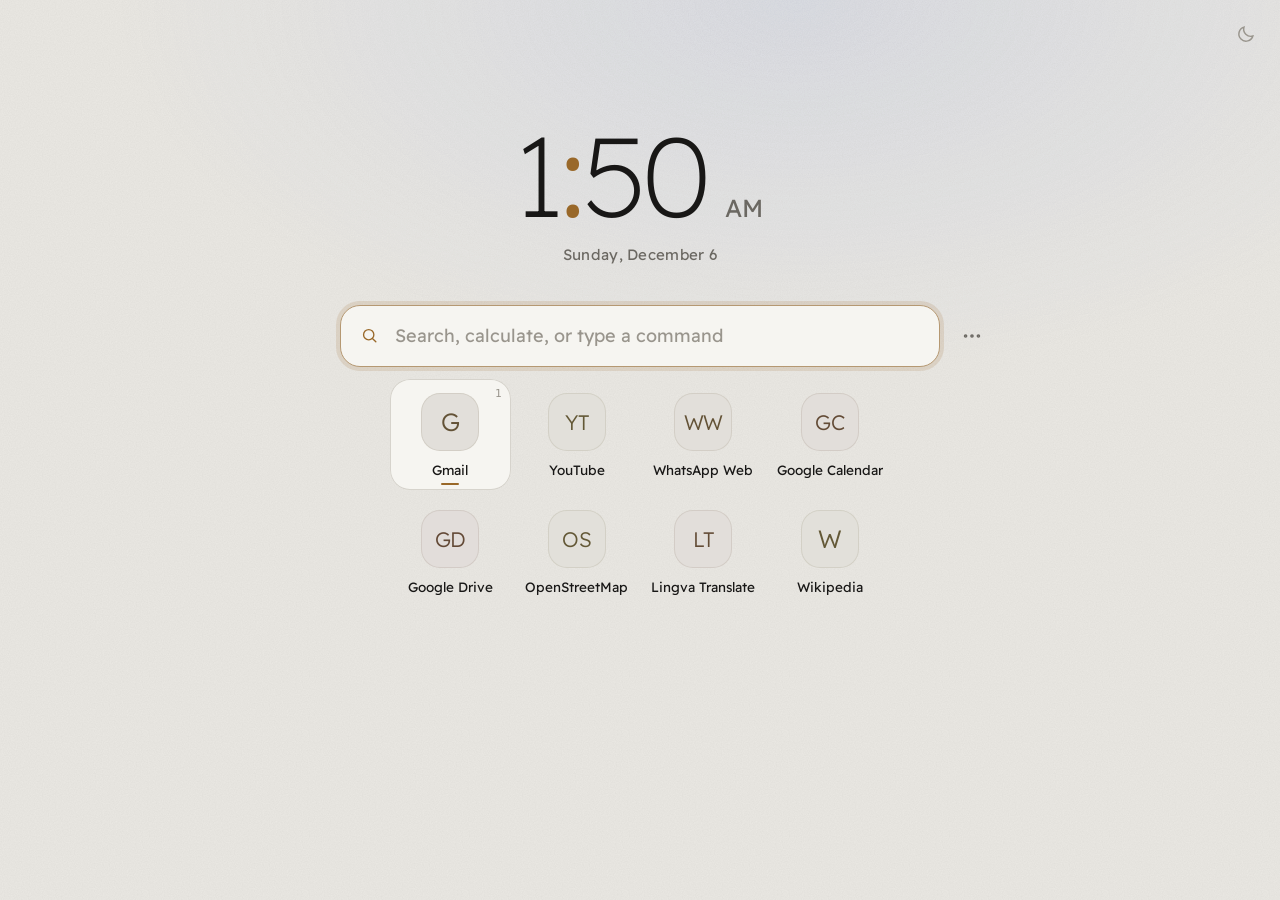
==== commit d6a1503e: "feat: add provider engine, fixed search bar, safer links, sets, notes, text tools and encrypted back" ====
--- a/index.html
+++ b/index.html
@@ -5,6 +5,8 @@
   <meta name="viewport" content="width=device-width, initial-scale=1, viewport-fit=cover, interactive-widget=resizes-content">
   <title>Tacit</title>
   <meta name="description" content="Tacit. A quiet start page for the web. Open anything, answer small questions, keep little things. Type, press Enter, done.">
+  <meta http-equiv="Content-Security-Policy" content="default-src 'self'; script-src 'self'; style-src 'self'; img-src 'self' data:; font-src 'self'; connect-src 'self'; worker-src 'self' blob:; manifest-src 'self'; object-src 'none'; base-uri 'none'; form-action 'none'">
+  <meta name="referrer" content="no-referrer">
   <meta name="color-scheme" content="light dark">
   <meta name="theme-color" content="#131211" media="(prefers-color-scheme: dark)">
   <meta name="theme-color" content="#ebe9e4" media="(prefers-color-scheme: light)">
@@ -51,6 +53,8 @@
       </button>
     </form>
 
+    <div id="engines" role="toolbar" aria-label="Search with" hidden></div>
+
     <section id="results-region" aria-label="Results">
       <div id="stack">
         <ul id="results" role="listbox" aria-label="Results"></ul>
@@ -62,6 +66,8 @@
   </main>
 
   <script src="js/normalize.js"></script>
+  <script src="js/links.js"></script>
+  <script src="js/providers.js"></script>
   <script src="js/engine.js"></script>
   <script src="js/calc.js"></script>
   <script src="js/sensitive.js"></script>
@@ -71,11 +77,13 @@
   <script src="js/color.js"></script>
   <script src="js/sky.js"></script>
   <script src="js/timers.js"></script>
+  <script src="js/tools.js"></script>
   <script src="js/compose.js"></script>
   <script src="js/importers.js"></script>
+  <script src="js/backup.js"></script>
   <script src="js/ui.js"></script>
   <script src="js/panel.js"></script>
   <script src="js/app.js"></script>
-  <script>App.init();</script>
+  <script src="js/start.js"></script>
 </body>
 </html>
--- a/css/tacit.css
+++ b/css/tacit.css
@@ -137,19 +137,21 @@
 
 #launcher.bar-top #hero { order: 1; }
 #launcher.bar-top #search-bar { order: 2; }
-#launcher.bar-top #results-region { order: 3; }
-#launcher.bar-top #hint { order: 4; }
+#launcher.bar-top #engines { order: 3; }
+#launcher.bar-top #results-region { order: 4; }
+#launcher.bar-top #hint { order: 5; }
 
 #launcher.bar-bottom #hero { order: 1; }
 #launcher.bar-bottom #results-region { order: 2; }
 #launcher.bar-bottom #hint { order: 3; }
-#launcher.bar-bottom #search-bar { order: 4; }
+#launcher.bar-bottom #engines { order: 4; }
+#launcher.bar-bottom #search-bar { order: 5; }
 
 #hero {
   display: grid;
   grid-template-rows: 1fr;
   flex: 0 0 auto;
-  transition: grid-template-rows 0.34s var(--ease), opacity 0.22s ease;
+  transition: opacity 0.22s ease, visibility 0s linear 0s;
 }
 
 #hero-clip { overflow: hidden; min-height: 0; }
@@ -159,10 +161,17 @@
   flex-direction: column;
   align-items: center;
   text-align: center;
-  padding: clamp(36px, 15vh, 148px) 0 clamp(24px, 6vh, 56px);
-}
-
-#launcher.searching #hero { grid-template-rows: 0fr; opacity: 0; pointer-events: none; }
+  padding: clamp(32px, 11vh, 120px) 0 clamp(18px, 4.5vh, 44px);
+  transition: transform 0.3s var(--ease);
+}
+
+#launcher.searching #hero { opacity: 0; pointer-events: none; visibility: hidden; transition: opacity 0.18s ease, visibility 0s linear 0.18s; }
+
+#launcher.searching #hero-body { transform: translateY(-8px); }
+
+#launcher.bar-bottom #hero { transition: grid-template-rows 0.34s var(--ease), opacity 0.22s ease; }
+
+#launcher.bar-bottom.searching #hero { grid-template-rows: 0fr; }
 
 #launcher.bar-bottom #hero-body { padding-top: clamp(20px, 8vh, 72px); }
 
@@ -287,6 +296,10 @@
 
 .result.color .title { font-family: var(--mono); font-size: 15px; }
 
+.result.tool .title { font-family: var(--mono); font-size: 14px; }
+
+.result.tool .glyph, .result.note-add .glyph, .result.set .glyph { color: var(--accent); }
+
 .actions { display: flex; gap: 2px; }
 
 .action-btn {
@@ -583,6 +596,63 @@
 :root[data-theme="light"] #theme-button .sun { opacity: 0; transform: rotate(70deg) scale(0.5); }
 
 :root[data-theme="light"] #theme-button .moon { opacity: 1; transform: none; }
+
+#engines {
+  flex: 0 0 auto;
+  display: flex;
+  gap: 6px;
+  overflow-x: auto;
+  scrollbar-width: none;
+  overscroll-behavior-x: contain;
+  padding: 2px 2px 8px;
+}
+
+#engines::-webkit-scrollbar { display: none; }
+
+#launcher.bar-bottom #engines { padding: 8px 2px 2px; }
+
+.chip {
+  flex: 0 0 auto;
+  display: inline-flex;
+  align-items: center;
+  height: 32px;
+  padding: 0 13px;
+  border: 1px solid var(--line);
+  background: transparent;
+  border-radius: 999px;
+  color: var(--muted);
+  font-size: 13px;
+  white-space: nowrap;
+}
+
+.chip[data-priv]::before {
+  content: "";
+  width: 6px;
+  height: 6px;
+  margin-inline-end: 7px;
+  border-radius: 50%;
+  background: var(--accent);
+  opacity: 0.85;
+}
+
+@media (hover: hover) {
+  .chip:hover { color: var(--fg); background: var(--surface); }
+}
+
+.chip[aria-pressed="true"] {
+  color: var(--fg);
+  background: var(--raised);
+  border-color: color-mix(in srgb, var(--accent) 55%, var(--line));
+}
+
+.hint-action {
+  border: 0;
+  background: transparent;
+  color: var(--accent);
+  padding: 0 4px;
+  text-decoration: underline;
+  text-underline-offset: 3px;
+}
 
 #hint {
   flex: 0 0 auto;
@@ -755,6 +825,10 @@
   #clock-time { font-size: clamp(56px, 12vw, 80px); }
 }
 
+@media (max-height: 520px) {
+  #launcher.bar-top #hero { display: none; }
+}
+
 @keyframes fade { from { opacity: 0; } to { opacity: 1; } }
 
 .btn:active, .tool-btn:active, .icon-btn:active, .action-btn:active, .tab:active, .select:active, .task-check:active { transform: scale(0.94); }
--- a/css/panel.css
+++ b/css/panel.css
@@ -343,3 +343,5 @@
 @media (max-width: 520px) {
   .panel-head, .panel-tabs, .panel-body { padding-inline: 10px; }
 }
+
+.grid td input.conflict, .grid td textarea.conflict { border-color: var(--accent); }
